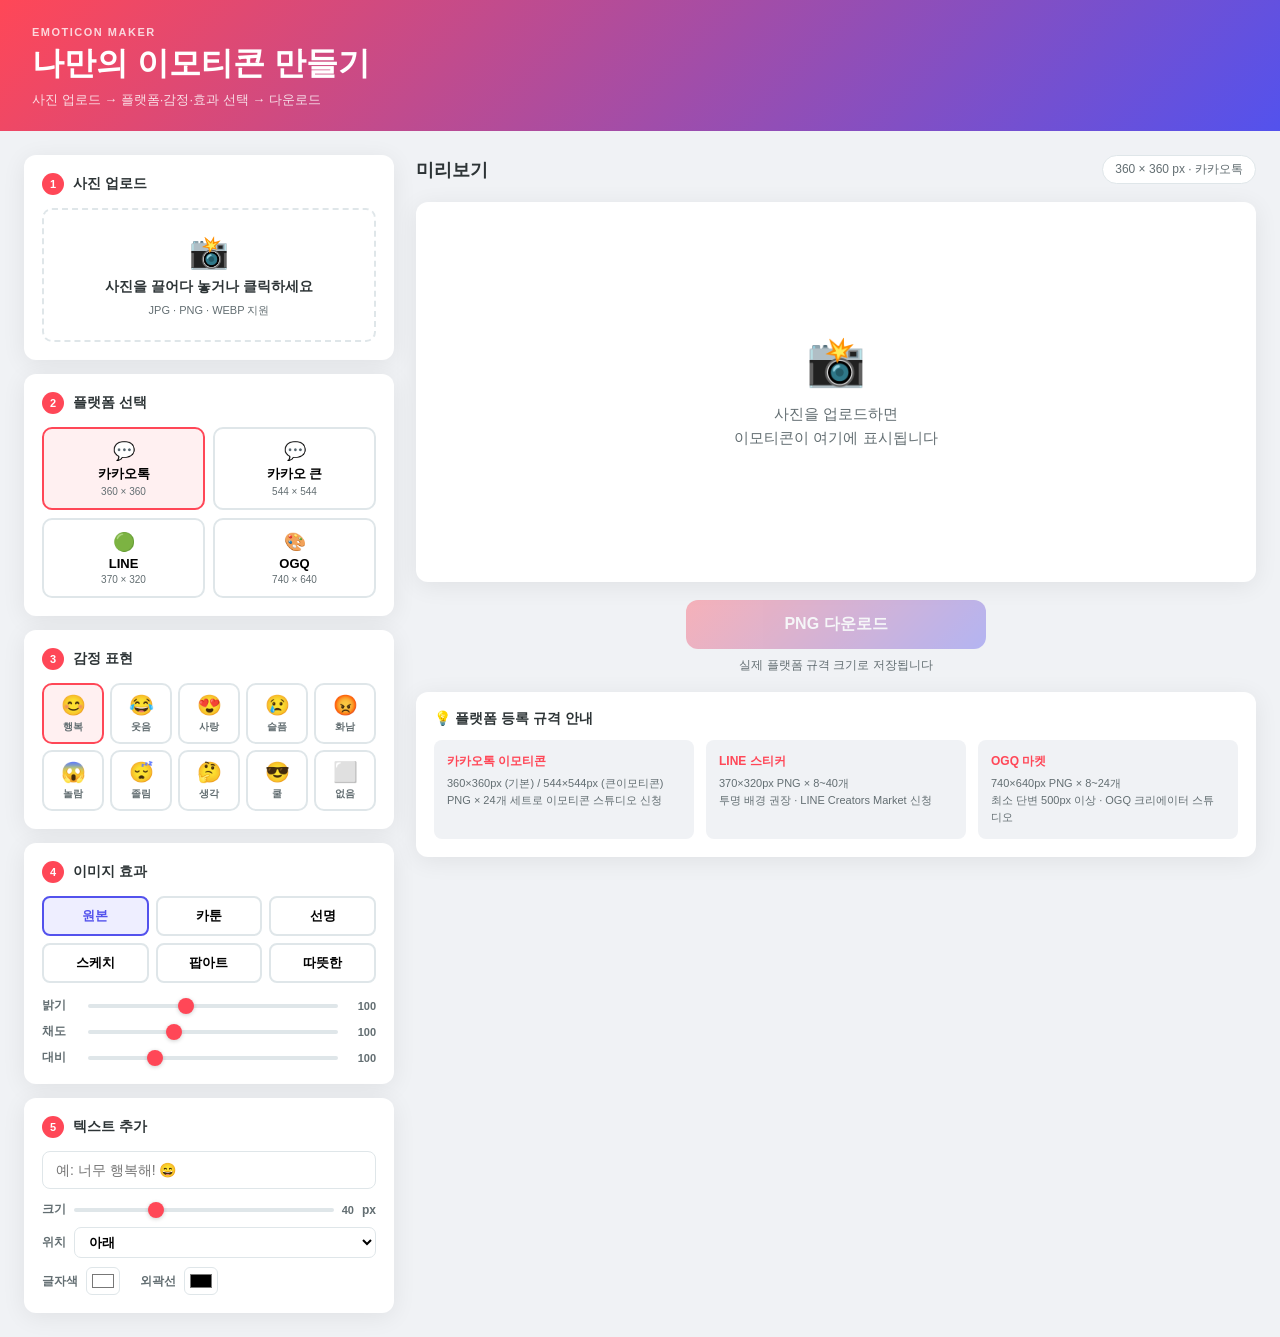
==== emoticon/index.html @ beb92706 "이모티콘 메이커 앱 추가 (/emoticon) 사진을 업로드하면 플랫폼별 이모티콘 스티커를 만들 수 있는 순수 프론트엔드 앱.  - 플랫폼 선택: 카카오톡(360×360), 카카오" ====
<!doctype html>
<html lang="ko">
  <head>
    <meta charset="UTF-8" />
    <meta name="viewport" content="width=device-width, initial-scale=1.0" />
    <title>이모티콘 메이커</title>
    <meta name="theme-color" content="#FF4757" />
    <link rel="stylesheet" href="./styles.css" />
  </head>
  <body>
    <div class="app">
      <header class="header">
        <div class="header-inner">
          <div>
            <p class="eyebrow">Emoticon Maker</p>
            <h1>나만의 이모티콘 만들기</h1>
          </div>
          <p class="header-desc">사진 업로드 → 플랫폼·감정·효과 선택 → 다운로드</p>
        </div>
      </header>

      <main class="main">
        <!-- ── Left panel: controls ───────────────── -->
        <aside class="controls">

          <!-- 1. Photo Upload -->
          <section class="control-section">
            <h2 class="section-title"><span class="step">1</span>사진 업로드</h2>
            <label class="upload-zone" id="uploadZone" for="photoInput">
              <input type="file" id="photoInput" accept="image/*" />
              <div class="upload-content" id="uploadContent">
                <span class="upload-icon">📸</span>
                <span class="upload-text">사진을 끌어다 놓거나 클릭하세요</span>
                <span class="upload-sub">JPG · PNG · WEBP 지원</span>
              </div>
              <img id="uploadPreview" class="upload-preview-img" alt="" />
            </label>
          </section>

          <!-- 2. Platform -->
          <section class="control-section">
            <h2 class="section-title"><span class="step">2</span>플랫폼 선택</h2>
            <div class="platform-grid" id="platformGrid">
              <button class="platform-btn active" data-platform="kakao">
                <span class="platform-icon">💬</span>
                <span class="platform-name">카카오톡</span>
                <span class="platform-size">360 × 360</span>
              </button>
              <button class="platform-btn" data-platform="kakao-big">
                <span class="platform-icon">💬</span>
                <span class="platform-name">카카오 큰</span>
                <span class="platform-size">544 × 544</span>
              </button>
              <button class="platform-btn" data-platform="line">
                <span class="platform-icon">🟢</span>
                <span class="platform-name">LINE</span>
                <span class="platform-size">370 × 320</span>
              </button>
              <button class="platform-btn" data-platform="ogq">
                <span class="platform-icon">🎨</span>
                <span class="platform-name">OGQ</span>
                <span class="platform-size">740 × 640</span>
              </button>
            </div>
          </section>

          <!-- 3. Emotion -->
          <section class="control-section">
            <h2 class="section-title"><span class="step">3</span>감정 표현</h2>
            <div class="emotion-grid" id="emotionGrid">
              <button class="emotion-btn active" data-emotion="happy"><span>😊</span><span class="emotion-label">행복</span></button>
              <button class="emotion-btn" data-emotion="laugh"><span>😂</span><span class="emotion-label">웃음</span></button>
              <button class="emotion-btn" data-emotion="love"><span>😍</span><span class="emotion-label">사랑</span></button>
              <button class="emotion-btn" data-emotion="sad"><span>😢</span><span class="emotion-label">슬픔</span></button>
              <button class="emotion-btn" data-emotion="angry"><span>😡</span><span class="emotion-label">화남</span></button>
              <button class="emotion-btn" data-emotion="surprise"><span>😱</span><span class="emotion-label">놀람</span></button>
              <button class="emotion-btn" data-emotion="sleepy"><span>😴</span><span class="emotion-label">졸림</span></button>
              <button class="emotion-btn" data-emotion="think"><span>🤔</span><span class="emotion-label">생각</span></button>
              <button class="emotion-btn" data-emotion="cool"><span>😎</span><span class="emotion-label">쿨</span></button>
              <button class="emotion-btn" data-emotion="none"><span>⬜</span><span class="emotion-label">없음</span></button>
            </div>
          </section>

          <!-- 4. Image Effect -->
          <section class="control-section">
            <h2 class="section-title"><span class="step">4</span>이미지 효과</h2>
            <div class="effect-grid" id="effectGrid">
              <button class="effect-btn active" data-effect="original">원본</button>
              <button class="effect-btn" data-effect="cartoon">카툰</button>
              <button class="effect-btn" data-effect="vivid">선명</button>
              <button class="effect-btn" data-effect="sketch">스케치</button>
              <button class="effect-btn" data-effect="popart">팝아트</button>
              <button class="effect-btn" data-effect="warm">따뜻한</button>
            </div>
            <div class="slider-group">
              <div class="slider-row">
                <span class="slider-name">밝기</span>
                <input type="range" id="brightnessSlider" min="50" max="180" value="100" />
                <span class="slider-val" id="brightnessVal">100</span>
              </div>
              <div class="slider-row">
                <span class="slider-name">채도</span>
                <input type="range" id="saturationSlider" min="0" max="300" value="100" />
                <span class="slider-val" id="saturationVal">100</span>
              </div>
              <div class="slider-row">
                <span class="slider-name">대비</span>
                <input type="range" id="contrastSlider" min="50" max="250" value="100" />
                <span class="slider-val" id="contrastVal">100</span>
              </div>
            </div>
          </section>

          <!-- 5. Text -->
          <section class="control-section">
            <h2 class="section-title"><span class="step">5</span>텍스트 추가</h2>
            <div class="text-controls">
              <input type="text" id="textInput" placeholder="예: 너무 행복해! 😄" maxlength="20" class="text-input" />
              <div class="text-option-grid">
                <div class="text-opt-row">
                  <span class="opt-label">크기</span>
                  <input type="range" id="fontSizeSlider" min="18" max="90" value="40" />
                  <span class="slider-val" id="fontSizeVal">40</span>px
                </div>
                <div class="text-opt-row">
                  <span class="opt-label">위치</span>
                  <select id="textPosition">
                    <option value="bottom">아래</option>
                    <option value="top">위</option>
                    <option value="center">가운데</option>
                  </select>
                </div>
                <div class="text-opt-row">
                  <span class="opt-label">글자색</span>
                  <input type="color" id="textColor" value="#FFFFFF" />
                  <span class="opt-label" style="margin-left:12px">외곽선</span>
                  <input type="color" id="strokeColor" value="#000000" />
                </div>
              </div>
            </div>
          </section>

        </aside>

        <!-- ── Right panel: preview + download ───── -->
        <section class="preview-panel">
          <div class="preview-header">
            <h2>미리보기</h2>
            <span class="preview-info" id="previewInfo">360 × 360 px · 카카오톡</span>
          </div>

          <div class="canvas-box">
            <div class="canvas-inner" id="canvasInner">
              <canvas id="previewCanvas"></canvas>
              <div class="canvas-placeholder" id="canvasPlaceholder">
                <span>📸</span>
                <p>사진을 업로드하면<br>이모티콘이 여기에 표시됩니다</p>
              </div>
            </div>
          </div>

          <div class="download-area">
            <button class="btn-download" id="downloadBtn" disabled>PNG 다운로드</button>
            <p class="download-hint">실제 플랫폼 규격 크기로 저장됩니다</p>
          </div>

          <!-- Platform guide -->
          <div class="guide-box">
            <h3 class="guide-title">💡 플랫폼 등록 규격 안내</h3>
            <div class="guide-grid">
              <div class="guide-card">
                <strong>카카오톡 이모티콘</strong>
                <p>360×360px (기본) / 544×544px (큰이모티콘)<br>PNG × 24개 세트로 이모티콘 스튜디오 신청</p>
              </div>
              <div class="guide-card">
                <strong>LINE 스티커</strong>
                <p>370×320px PNG × 8~40개<br>투명 배경 권장 · LINE Creators Market 신청</p>
              </div>
              <div class="guide-card">
                <strong>OGQ 마켓</strong>
                <p>740×640px PNG × 8~24개<br>최소 단변 500px 이상 · OGQ 크리에이터 스튜디오</p>
              </div>
            </div>
          </div>
        </section>
      </main>
    </div>

    <script src="./app.js"></script>
  </body>
</html>
---- emoticon/styles.css ----
/* ── Variables ─────────────────────────────────────────────────── */
:root {
  --bg:           #f0f2f5;
  --surface:      #ffffff;
  --primary:      #FF4757;
  --primary-soft: #fff0f1;
  --secondary:    #5352ED;
  --secondary-soft: #eeeeff;
  --ink:          #2D3436;
  --muted:        #636e72;
  --line:         #dfe6e9;
  --radius:       12px;
  --shadow:       0 4px 24px rgba(0, 0, 0, 0.07);
}

/* ── Reset ─────────────────────────────────────────────────────── */
*, *::before, *::after { box-sizing: border-box; margin: 0; padding: 0; }

body {
  font-family: "Apple SD Gothic Neo", "Noto Sans KR", -apple-system,
    BlinkMacSystemFont, "Segoe UI", sans-serif;
  background: var(--bg);
  color: var(--ink);
  min-height: 100vh;
}

button { border: none; cursor: pointer; font: inherit; }
input, select, textarea { font: inherit; }

/* ── Header ────────────────────────────────────────────────────── */
.header {
  background: linear-gradient(135deg, #FF4757 0%, #5352ED 100%);
  color: white;
  padding: 26px 32px 22px;
}

.eyebrow {
  font-size: 11px;
  font-weight: 800;
  letter-spacing: 1.5px;
  text-transform: uppercase;
  opacity: 0.78;
  margin-bottom: 4px;
}

h1 {
  font-size: clamp(22px, 3vw, 32px);
  font-weight: 900;
  margin-bottom: 5px;
}

.header-desc {
  font-size: 13px;
  opacity: 0.82;
}

/* ── Layout ────────────────────────────────────────────────────── */
.main {
  display: grid;
  grid-template-columns: 370px 1fr;
  gap: 22px;
  padding: 24px;
  max-width: 1400px;
  margin: 0 auto;
  align-items: start;
}

/* ── Controls (left panel) ─────────────────────────────────────── */
.controls {
  display: flex;
  flex-direction: column;
  gap: 14px;
}

.control-section {
  background: var(--surface);
  border-radius: var(--radius);
  padding: 18px;
  box-shadow: var(--shadow);
}

.section-title {
  display: flex;
  align-items: center;
  gap: 9px;
  font-size: 14px;
  font-weight: 800;
  margin-bottom: 13px;
  color: var(--ink);
}

.step {
  display: inline-flex;
  width: 22px;
  height: 22px;
  background: var(--primary);
  color: white;
  border-radius: 50%;
  font-size: 11px;
  font-weight: 900;
  align-items: center;
  justify-content: center;
  flex-shrink: 0;
}

/* ── Upload zone ───────────────────────────────────────────────── */
.upload-zone {
  display: block;
  border: 2px dashed var(--line);
  border-radius: 10px;
  min-height: 130px;
  cursor: pointer;
  transition: border-color 0.18s, background 0.18s;
  overflow: hidden;
  position: relative;
}

.upload-zone:hover,
.upload-zone.dragover {
  border-color: var(--primary);
  background: var(--primary-soft);
}

.upload-zone input[type="file"] {
  position: absolute;
  inset: 0;
  opacity: 0;
  cursor: pointer;
  width: 100%;
}

.upload-content {
  display: flex;
  flex-direction: column;
  align-items: center;
  justify-content: center;
  gap: 7px;
  padding: 22px;
  text-align: center;
  min-height: 130px;
  pointer-events: none;
}

.upload-icon { font-size: 32px; }
.upload-text { font-size: 14px; font-weight: 700; }
.upload-sub  { font-size: 11px; color: var(--muted); }

.upload-preview-img {
  display: none;
  width: 100%;
  max-height: 150px;
  object-fit: contain;
  background: #1a1a2e;
  border-radius: 8px;
}

/* ── Platform grid ─────────────────────────────────────────────── */
.platform-grid {
  display: grid;
  grid-template-columns: 1fr 1fr;
  gap: 8px;
}

.platform-btn {
  display: flex;
  flex-direction: column;
  align-items: center;
  gap: 3px;
  padding: 11px 6px;
  border: 2px solid var(--line);
  border-radius: 10px;
  background: white;
  transition: border-color 0.15s, background 0.15s;
}

.platform-btn:hover { border-color: var(--primary); }
.platform-btn.active { border-color: var(--primary); background: var(--primary-soft); }

.platform-icon { font-size: 18px; }
.platform-name { font-size: 13px; font-weight: 700; }
.platform-size { font-size: 10px; color: var(--muted); }

/* ── Emotion grid ──────────────────────────────────────────────── */
.emotion-grid {
  display: grid;
  grid-template-columns: repeat(5, 1fr);
  gap: 6px;
}

.emotion-btn {
  display: flex;
  flex-direction: column;
  align-items: center;
  gap: 3px;
  padding: 8px 3px;
  border: 2px solid var(--line);
  border-radius: 10px;
  background: white;
  font-size: 20px;
  transition: border-color 0.15s, background 0.15s;
}

.emotion-btn:hover { border-color: var(--primary); }
.emotion-btn.active { border-color: var(--primary); background: var(--primary-soft); }
.emotion-label { font-size: 10px; color: var(--muted); font-weight: 700; }

/* ── Effect grid ───────────────────────────────────────────────── */
.effect-grid {
  display: grid;
  grid-template-columns: repeat(3, 1fr);
  gap: 7px;
  margin-bottom: 14px;
}

.effect-btn {
  padding: 9px 4px;
  border: 2px solid var(--line);
  border-radius: 8px;
  background: white;
  font-size: 13px;
  font-weight: 700;
  transition: border-color 0.15s, background 0.15s, color 0.15s;
}

.effect-btn:hover { border-color: var(--secondary); }
.effect-btn.active { border-color: var(--secondary); background: var(--secondary-soft); color: var(--secondary); }

/* ── Sliders ───────────────────────────────────────────────────── */
.slider-group {
  display: flex;
  flex-direction: column;
  gap: 9px;
}

.slider-row {
  display: grid;
  grid-template-columns: 38px 1fr 30px;
  align-items: center;
  gap: 8px;
}

.slider-name {
  font-size: 12px;
  font-weight: 700;
  color: var(--muted);
}

.slider-val {
  font-size: 11px;
  font-weight: 700;
  color: var(--muted);
  text-align: right;
}

input[type="range"] {
  -webkit-appearance: none;
  width: 100%;
  height: 4px;
  background: var(--line);
  border-radius: 99px;
  outline: none;
  cursor: pointer;
}

input[type="range"]::-webkit-slider-thumb {
  -webkit-appearance: none;
  width: 16px;
  height: 16px;
  border-radius: 50%;
  background: var(--primary);
  cursor: pointer;
  box-shadow: 0 1px 4px rgba(0,0,0,0.2);
}

input[type="range"]::-moz-range-thumb {
  width: 16px;
  height: 16px;
  border: none;
  border-radius: 50%;
  background: var(--primary);
  cursor: pointer;
}

/* ── Text controls ─────────────────────────────────────────────── */
.text-controls {
  display: flex;
  flex-direction: column;
  gap: 12px;
}

.text-input {
  width: 100%;
  padding: 10px 13px;
  border: 1.5px solid var(--line);
  border-radius: 8px;
  font-size: 14px;
  outline: none;
  transition: border-color 0.15s;
}

.text-input:focus { border-color: var(--primary); }

.text-option-grid {
  display: flex;
  flex-direction: column;
  gap: 9px;
}

.text-opt-row {
  display: flex;
  align-items: center;
  gap: 8px;
  font-size: 12px;
  font-weight: 700;
  color: var(--muted);
}

.text-opt-row input[type="range"] { flex: 1; }

.opt-label {
  font-size: 12px;
  font-weight: 700;
  color: var(--muted);
  white-space: nowrap;
}

select {
  flex: 1;
  padding: 6px 10px;
  border: 1.5px solid var(--line);
  border-radius: 7px;
  background: white;
  font-size: 13px;
  outline: none;
  cursor: pointer;
}

select:focus { border-color: var(--primary); }

input[type="color"] {
  width: 34px;
  height: 28px;
  border: 1.5px solid var(--line);
  border-radius: 6px;
  padding: 2px 3px;
  cursor: pointer;
  background: none;
}

/* ── Preview panel (right) ─────────────────────────────────────── */
.preview-panel {
  display: flex;
  flex-direction: column;
  gap: 18px;
}

.preview-header {
  display: flex;
  align-items: center;
  justify-content: space-between;
  gap: 12px;
}

.preview-header h2 {
  font-size: 18px;
  font-weight: 800;
}

.preview-info {
  font-size: 12px;
  color: var(--muted);
  background: var(--surface);
  border: 1px solid var(--line);
  border-radius: 99px;
  padding: 5px 12px;
}

.canvas-box {
  background: var(--surface);
  border-radius: var(--radius);
  box-shadow: var(--shadow);
  padding: 24px;
  display: flex;
  align-items: center;
  justify-content: center;
  min-height: 380px;
}

.canvas-inner {
  display: flex;
  align-items: center;
  justify-content: center;
  width: 100%;
}

#previewCanvas {
  display: none;
  max-width: 100%;
  max-height: 580px;
  border-radius: 10px;
  box-shadow: 0 8px 36px rgba(0, 0, 0, 0.18);
  image-rendering: pixelated;
}

.canvas-placeholder {
  display: flex;
  flex-direction: column;
  align-items: center;
  justify-content: center;
  gap: 12px;
  color: var(--muted);
  text-align: center;
  padding: 40px 20px;
  font-size: 48px;
}

.canvas-placeholder p {
  font-size: 15px;
  line-height: 1.6;
  color: var(--muted);
}

/* ── Download area ─────────────────────────────────────────────── */
.download-area {
  display: flex;
  flex-direction: column;
  align-items: center;
  gap: 8px;
}

.btn-download {
  width: 100%;
  max-width: 300px;
  padding: 14px 24px;
  background: linear-gradient(135deg, #FF4757, #5352ED);
  color: white;
  border-radius: 12px;
  font-size: 16px;
  font-weight: 900;
  transition: transform 0.18s, box-shadow 0.18s;
  box-shadow: 0 4px 18px rgba(255, 71, 87, 0.35);
}

.btn-download:hover:not(:disabled) {
  transform: translateY(-2px);
  box-shadow: 0 6px 24px rgba(255, 71, 87, 0.45);
}

.btn-download:disabled {
  opacity: 0.38;
  cursor: not-allowed;
  box-shadow: none;
}

.download-hint {
  font-size: 12px;
  color: var(--muted);
}

/* ── Platform guide ────────────────────────────────────────────── */
.guide-box {
  background: var(--surface);
  border-radius: var(--radius);
  padding: 18px;
  box-shadow: var(--shadow);
}

.guide-title {
  font-size: 14px;
  font-weight: 800;
  margin-bottom: 12px;
}

.guide-grid {
  display: grid;
  grid-template-columns: repeat(3, 1fr);
  gap: 12px;
}

.guide-card {
  background: var(--bg);
  border-radius: 8px;
  padding: 13px;
}

.guide-card strong {
  display: block;
  font-size: 12px;
  font-weight: 800;
  color: var(--primary);
  margin-bottom: 5px;
}

.guide-card p {
  font-size: 11px;
  color: var(--muted);
  line-height: 1.55;
}

/* ── Responsive ────────────────────────────────────────────────── */
@media (max-width: 960px) {
  .main {
    grid-template-columns: 1fr;
    padding: 16px;
    gap: 16px;
  }

  .guide-grid {
    grid-template-columns: 1fr;
  }
}

@media (max-width: 480px) {
  .header { padding: 18px 16px 14px; }
  .main   { padding: 12px; gap: 12px; }
  .emotion-grid { grid-template-columns: repeat(5, 1fr); }
  .platform-grid { grid-template-columns: repeat(2, 1fr); }
  .effect-grid { grid-template-columns: repeat(3, 1fr); }
}
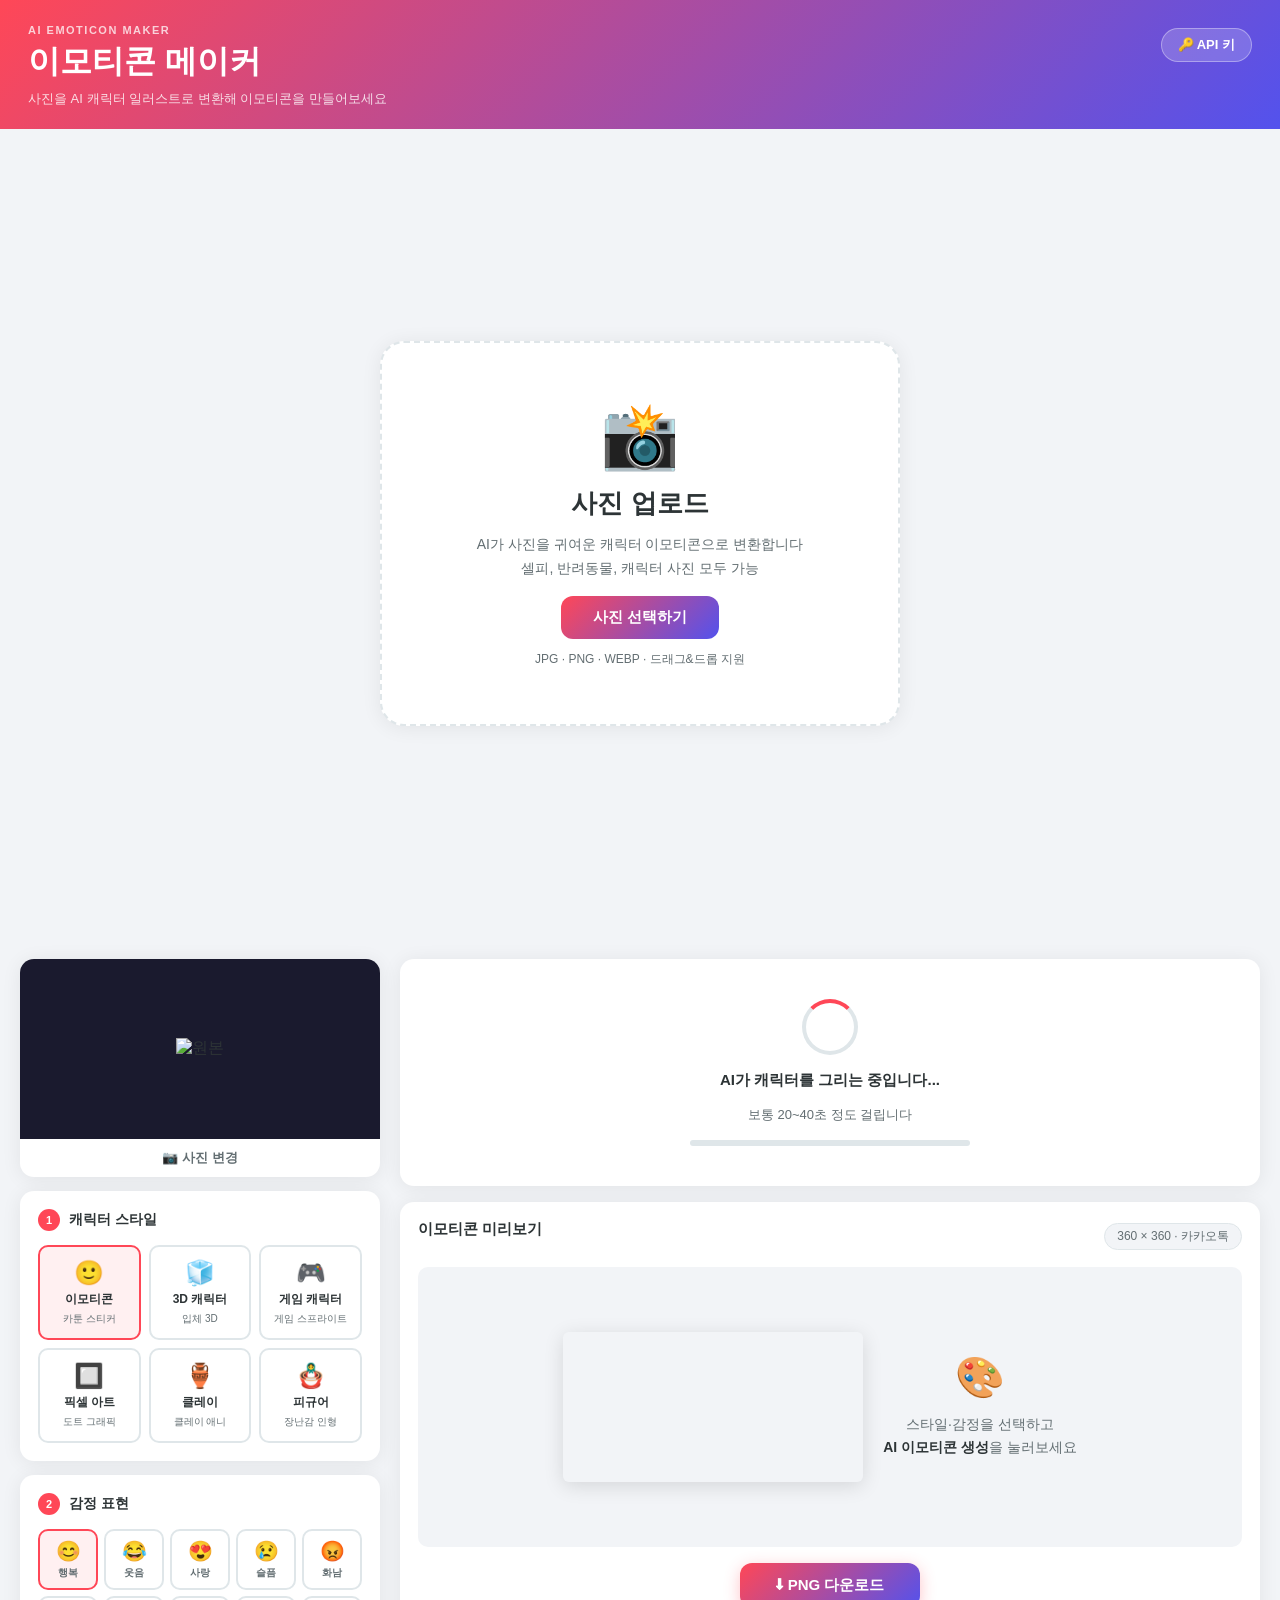
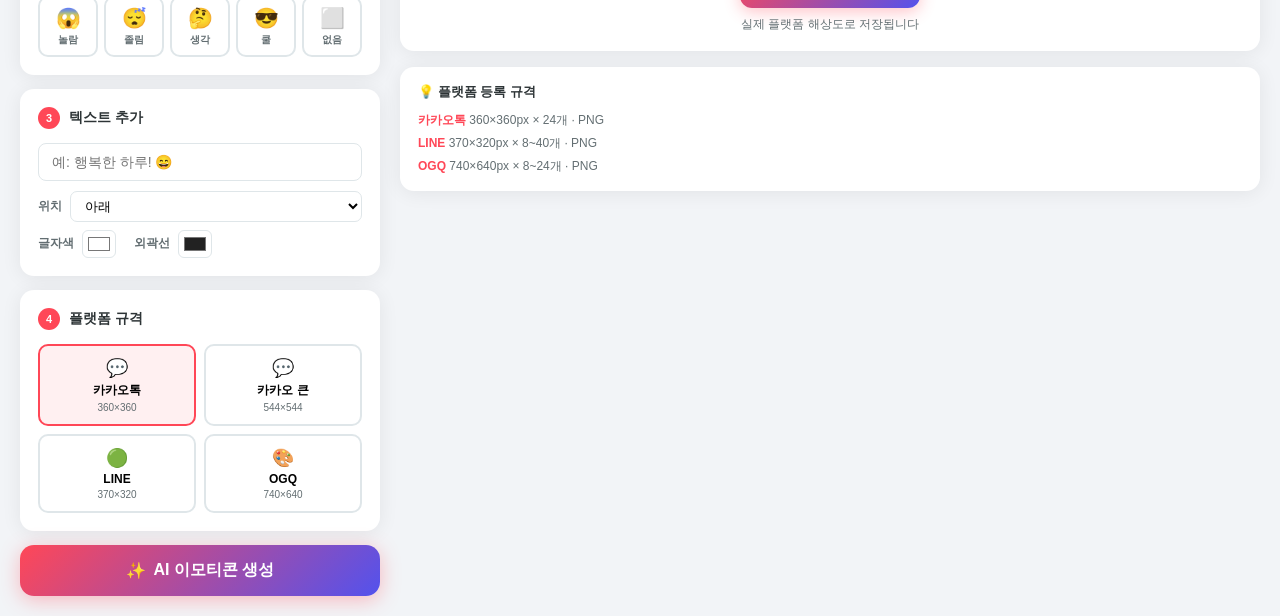
==== commit 4f24be0d: "이모티콘 메이커 AI 변환 기능으로 전면 재설계 사진에 필터만 입히는 방식에서, 실제 AI가 사진을 캐릭터 일러스트로 변환하는 방식으로 앱을 완전히 재설계.  - Replicate" ====
--- a/emoticon/index.html
+++ b/emoticon/index.html
@@ -5,187 +5,231 @@
     <meta name="viewport" content="width=device-width, initial-scale=1.0" />
     <title>이모티콘 메이커</title>
     <meta name="theme-color" content="#FF4757" />
+    <meta name="apple-mobile-web-app-capable" content="yes" />
+    <meta name="apple-mobile-web-app-title" content="이모티콘" />
+    <meta name="apple-mobile-web-app-status-bar-style" content="black-translucent" />
+    <link rel="manifest" href="./manifest.webmanifest" />
+    <link rel="apple-touch-icon" href="./app-icon.svg" />
     <link rel="stylesheet" href="./styles.css" />
   </head>
   <body>
     <div class="app">
+
+      <!-- ── Header ── -->
       <header class="header">
         <div class="header-inner">
-          <div>
-            <p class="eyebrow">Emoticon Maker</p>
-            <h1>나만의 이모티콘 만들기</h1>
-          </div>
-          <p class="header-desc">사진 업로드 → 플랫폼·감정·효과 선택 → 다운로드</p>
+          <div class="header-text">
+            <p class="eyebrow">AI Emoticon Maker</p>
+            <h1>이모티콘 메이커</h1>
+            <p class="header-sub">사진을 AI 캐릭터 일러스트로 변환해 이모티콘을 만들어보세요</p>
+          </div>
+          <button class="btn-api" id="btnApiKey">🔑 API 키</button>
+        </div>
+
+        <!-- API Key Panel -->
+        <div class="api-panel" id="apiPanel" hidden>
+          <div class="api-panel-body">
+            <div class="api-panel-top">
+              <h3>Replicate API 키 설정</h3>
+              <button class="btn-close" id="btnCloseApi">✕</button>
+            </div>
+            <p class="api-desc">
+              AI 이미지 생성을 위해 Replicate API 키가 필요합니다.<br />
+              <a href="https://replicate.com/account/api-tokens" target="_blank" rel="noopener">replicate.com</a>에서 무료로 발급받으세요.
+            </p>
+            <div class="api-input-row">
+              <input type="password" id="apiKeyInput" placeholder="r8_xxxxxxxxxxxxxxxx" class="api-input" autocomplete="off" />
+              <button class="btn-save-key" id="btnSaveKey">저장</button>
+            </div>
+            <p class="api-note">🔒 키는 이 기기 브라우저에만 저장됩니다. 외부로 전송되지 않습니다.</p>
+            <div class="api-status" id="apiStatus"></div>
+          </div>
         </div>
       </header>
 
-      <main class="main">
-        <!-- ── Left panel: controls ───────────────── -->
-        <aside class="controls">
-
-          <!-- 1. Photo Upload -->
-          <section class="control-section">
-            <h2 class="section-title"><span class="step">1</span>사진 업로드</h2>
-            <label class="upload-zone" id="uploadZone" for="photoInput">
-              <input type="file" id="photoInput" accept="image/*" />
-              <div class="upload-content" id="uploadContent">
-                <span class="upload-icon">📸</span>
-                <span class="upload-text">사진을 끌어다 놓거나 클릭하세요</span>
-                <span class="upload-sub">JPG · PNG · WEBP 지원</span>
+      <!-- ── Upload Screen ── -->
+      <section class="upload-screen" id="uploadScreen">
+        <label class="upload-hero" for="photoInput">
+          <input type="file" id="photoInput" accept="image/*" />
+          <div class="upload-hero-content">
+            <span class="upload-hero-icon">📸</span>
+            <h2 class="upload-hero-title">사진 업로드</h2>
+            <p class="upload-hero-desc">AI가 사진을 귀여운 캐릭터 이모티콘으로 변환합니다<br />셀피, 반려동물, 캐릭터 사진 모두 가능</p>
+            <span class="upload-hero-btn">사진 선택하기</span>
+            <p class="upload-hero-sub">JPG · PNG · WEBP · 드래그&amp;드롭 지원</p>
+          </div>
+        </label>
+      </section>
+
+      <!-- ── Workspace ── -->
+      <section class="workspace" id="workspace" hidden>
+        <!-- ── Left: Settings ── -->
+        <aside class="ws-left">
+
+          <!-- Source photo -->
+          <div class="card source-card">
+            <div class="source-preview">
+              <img id="sourcePhoto" alt="원본" />
+            </div>
+            <label class="change-photo" for="photoInput">📷 사진 변경</label>
+          </div>
+
+          <!-- 1. Character style -->
+          <div class="card">
+            <h3 class="card-title"><span class="step">1</span>캐릭터 스타일</h3>
+            <div class="style-grid" id="styleGrid">
+              <button class="style-btn active" data-style="Emoji"
+                data-prompt="cute kawaii emoticon sticker character, white background, thick cartoon outline, expressive big eyes, chibi proportions, simple clean illustration, emoticon pack style">
+                <span class="style-icon">🙂</span>
+                <span class="style-name">이모티콘</span>
+                <span class="style-hint">카툰 스티커</span>
+              </button>
+              <button class="style-btn" data-style="3D"
+                data-prompt="3D rendered cute chibi character, smooth shading, pastel colors, white background, kawaii style, Pixar-like, expressive face">
+                <span class="style-icon">🧊</span>
+                <span class="style-name">3D 캐릭터</span>
+                <span class="style-hint">입체 3D</span>
+              </button>
+              <button class="style-btn" data-style="Video game"
+                data-prompt="cute video game sprite character, colorful, chibi, white background, game UI art style">
+                <span class="style-icon">🎮</span>
+                <span class="style-name">게임 캐릭터</span>
+                <span class="style-hint">게임 스프라이트</span>
+              </button>
+              <button class="style-btn" data-style="Pixels"
+                data-prompt="cute pixel art character, 32x32 retro style, limited palette, white background, isometric">
+                <span class="style-icon">🔲</span>
+                <span class="style-name">픽셀 아트</span>
+                <span class="style-hint">도트 그래픽</span>
+              </button>
+              <button class="style-btn" data-style="Clay"
+                data-prompt="clay animation character, plasticine texture, stop motion style, cute, pastel colors, white background">
+                <span class="style-icon">🏺</span>
+                <span class="style-name">클레이</span>
+                <span class="style-hint">클레이 애니</span>
+              </button>
+              <button class="style-btn" data-style="Toy"
+                data-prompt="cute toy figurine character, collectible vinyl toy, smooth plastic texture, white background">
+                <span class="style-icon">🪆</span>
+                <span class="style-name">피규어</span>
+                <span class="style-hint">장난감 인형</span>
+              </button>
+            </div>
+          </div>
+
+          <!-- 2. Emotion -->
+          <div class="card">
+            <h3 class="card-title"><span class="step">2</span>감정 표현</h3>
+            <div class="emotion-grid" id="emotionGrid">
+              <button class="emotion-btn active" data-emotion="happy"><span>😊</span><span class="elabel">행복</span></button>
+              <button class="emotion-btn" data-emotion="laugh"><span>😂</span><span class="elabel">웃음</span></button>
+              <button class="emotion-btn" data-emotion="love"><span>😍</span><span class="elabel">사랑</span></button>
+              <button class="emotion-btn" data-emotion="sad"><span>😢</span><span class="elabel">슬픔</span></button>
+              <button class="emotion-btn" data-emotion="angry"><span>😡</span><span class="elabel">화남</span></button>
+              <button class="emotion-btn" data-emotion="surprise"><span>😱</span><span class="elabel">놀람</span></button>
+              <button class="emotion-btn" data-emotion="sleepy"><span>😴</span><span class="elabel">졸림</span></button>
+              <button class="emotion-btn" data-emotion="think"><span>🤔</span><span class="elabel">생각</span></button>
+              <button class="emotion-btn" data-emotion="cool"><span>😎</span><span class="elabel">쿨</span></button>
+              <button class="emotion-btn" data-emotion="none"><span>⬜</span><span class="elabel">없음</span></button>
+            </div>
+          </div>
+
+          <!-- 3. Text -->
+          <div class="card">
+            <h3 class="card-title"><span class="step">3</span>텍스트 추가</h3>
+            <input type="text" id="textInput" placeholder="예: 행복한 하루! 😄" maxlength="20" class="text-input" />
+            <div class="text-opts">
+              <label class="opt-row">
+                <span class="opt-label">위치</span>
+                <select id="textPos">
+                  <option value="bottom">아래</option>
+                  <option value="top">위</option>
+                  <option value="center">가운데</option>
+                </select>
+              </label>
+              <div class="opt-row">
+                <span class="opt-label">글자색</span>
+                <input type="color" id="textColor" value="#FFFFFF" />
+                <span class="opt-label" style="margin-left:10px">외곽선</span>
+                <input type="color" id="strokeColor" value="#222222" />
               </div>
-              <img id="uploadPreview" class="upload-preview-img" alt="" />
-            </label>
-          </section>
-
-          <!-- 2. Platform -->
-          <section class="control-section">
-            <h2 class="section-title"><span class="step">2</span>플랫폼 선택</h2>
+            </div>
+          </div>
+
+          <!-- 4. Platform -->
+          <div class="card">
+            <h3 class="card-title"><span class="step">4</span>플랫폼 규격</h3>
             <div class="platform-grid" id="platformGrid">
               <button class="platform-btn active" data-platform="kakao">
-                <span class="platform-icon">💬</span>
-                <span class="platform-name">카카오톡</span>
-                <span class="platform-size">360 × 360</span>
+                <span class="p-icon">💬</span><span class="p-name">카카오톡</span><span class="p-size">360×360</span>
               </button>
               <button class="platform-btn" data-platform="kakao-big">
-                <span class="platform-icon">💬</span>
-                <span class="platform-name">카카오 큰</span>
-                <span class="platform-size">544 × 544</span>
+                <span class="p-icon">💬</span><span class="p-name">카카오 큰</span><span class="p-size">544×544</span>
               </button>
               <button class="platform-btn" data-platform="line">
-                <span class="platform-icon">🟢</span>
-                <span class="platform-name">LINE</span>
-                <span class="platform-size">370 × 320</span>
+                <span class="p-icon">🟢</span><span class="p-name">LINE</span><span class="p-size">370×320</span>
               </button>
               <button class="platform-btn" data-platform="ogq">
-                <span class="platform-icon">🎨</span>
-                <span class="platform-name">OGQ</span>
-                <span class="platform-size">740 × 640</span>
-              </button>
-            </div>
-          </section>
-
-          <!-- 3. Emotion -->
-          <section class="control-section">
-            <h2 class="section-title"><span class="step">3</span>감정 표현</h2>
-            <div class="emotion-grid" id="emotionGrid">
-              <button class="emotion-btn active" data-emotion="happy"><span>😊</span><span class="emotion-label">행복</span></button>
-              <button class="emotion-btn" data-emotion="laugh"><span>😂</span><span class="emotion-label">웃음</span></button>
-              <button class="emotion-btn" data-emotion="love"><span>😍</span><span class="emotion-label">사랑</span></button>
-              <button class="emotion-btn" data-emotion="sad"><span>😢</span><span class="emotion-label">슬픔</span></button>
-              <button class="emotion-btn" data-emotion="angry"><span>😡</span><span class="emotion-label">화남</span></button>
-              <button class="emotion-btn" data-emotion="surprise"><span>😱</span><span class="emotion-label">놀람</span></button>
-              <button class="emotion-btn" data-emotion="sleepy"><span>😴</span><span class="emotion-label">졸림</span></button>
-              <button class="emotion-btn" data-emotion="think"><span>🤔</span><span class="emotion-label">생각</span></button>
-              <button class="emotion-btn" data-emotion="cool"><span>😎</span><span class="emotion-label">쿨</span></button>
-              <button class="emotion-btn" data-emotion="none"><span>⬜</span><span class="emotion-label">없음</span></button>
-            </div>
-          </section>
-
-          <!-- 4. Image Effect -->
-          <section class="control-section">
-            <h2 class="section-title"><span class="step">4</span>이미지 효과</h2>
-            <div class="effect-grid" id="effectGrid">
-              <button class="effect-btn active" data-effect="original">원본</button>
-              <button class="effect-btn" data-effect="cartoon">카툰</button>
-              <button class="effect-btn" data-effect="vivid">선명</button>
-              <button class="effect-btn" data-effect="sketch">스케치</button>
-              <button class="effect-btn" data-effect="popart">팝아트</button>
-              <button class="effect-btn" data-effect="warm">따뜻한</button>
-            </div>
-            <div class="slider-group">
-              <div class="slider-row">
-                <span class="slider-name">밝기</span>
-                <input type="range" id="brightnessSlider" min="50" max="180" value="100" />
-                <span class="slider-val" id="brightnessVal">100</span>
+                <span class="p-icon">🎨</span><span class="p-name">OGQ</span><span class="p-size">740×640</span>
+              </button>
+            </div>
+          </div>
+
+          <!-- Generate -->
+          <button class="btn-generate" id="btnGenerate">
+            <span>✨</span> AI 이모티콘 생성
+          </button>
+        </aside>
+
+        <!-- ── Right: Preview ── -->
+        <section class="ws-right">
+
+          <!-- Loading -->
+          <div class="loading-box" id="loadingBox" hidden>
+            <div class="spinner"></div>
+            <p class="loading-msg" id="loadingMsg">AI가 캐릭터를 그리는 중입니다...</p>
+            <p class="loading-sub">보통 20~40초 정도 걸립니다</p>
+            <div class="loading-bar"><div class="loading-fill" id="loadingFill"></div></div>
+          </div>
+
+          <!-- Variations -->
+          <div class="variations-box" id="variationsBox" hidden>
+            <h3 class="box-title">캐릭터를 선택하세요 <span class="hint-text">(하나를 클릭하면 이모티콘으로 만들어집니다)</span></h3>
+            <div class="variation-grid" id="variationGrid"></div>
+          </div>
+
+          <!-- Canvas preview -->
+          <div class="canvas-box">
+            <div class="canvas-header">
+              <h3 class="box-title">이모티콘 미리보기</h3>
+              <span class="platform-badge" id="platformBadge">360 × 360 · 카카오톡</span>
+            </div>
+            <div class="canvas-wrap">
+              <canvas id="previewCanvas" hidden></canvas>
+              <div class="canvas-empty" id="canvasEmpty">
+                <span>🎨</span>
+                <p>스타일·감정을 선택하고<br /><strong>AI 이모티콘 생성</strong>을 눌러보세요</p>
               </div>
-              <div class="slider-row">
-                <span class="slider-name">채도</span>
-                <input type="range" id="saturationSlider" min="0" max="300" value="100" />
-                <span class="slider-val" id="saturationVal">100</span>
-              </div>
-              <div class="slider-row">
-                <span class="slider-name">대비</span>
-                <input type="range" id="contrastSlider" min="50" max="250" value="100" />
-                <span class="slider-val" id="contrastVal">100</span>
-              </div>
-            </div>
-          </section>
-
-          <!-- 5. Text -->
-          <section class="control-section">
-            <h2 class="section-title"><span class="step">5</span>텍스트 추가</h2>
-            <div class="text-controls">
-              <input type="text" id="textInput" placeholder="예: 너무 행복해! 😄" maxlength="20" class="text-input" />
-              <div class="text-option-grid">
-                <div class="text-opt-row">
-                  <span class="opt-label">크기</span>
-                  <input type="range" id="fontSizeSlider" min="18" max="90" value="40" />
-                  <span class="slider-val" id="fontSizeVal">40</span>px
-                </div>
-                <div class="text-opt-row">
-                  <span class="opt-label">위치</span>
-                  <select id="textPosition">
-                    <option value="bottom">아래</option>
-                    <option value="top">위</option>
-                    <option value="center">가운데</option>
-                  </select>
-                </div>
-                <div class="text-opt-row">
-                  <span class="opt-label">글자색</span>
-                  <input type="color" id="textColor" value="#FFFFFF" />
-                  <span class="opt-label" style="margin-left:12px">외곽선</span>
-                  <input type="color" id="strokeColor" value="#000000" />
-                </div>
-              </div>
-            </div>
-          </section>
-
-        </aside>
-
-        <!-- ── Right panel: preview + download ───── -->
-        <section class="preview-panel">
-          <div class="preview-header">
-            <h2>미리보기</h2>
-            <span class="preview-info" id="previewInfo">360 × 360 px · 카카오톡</span>
-          </div>
-
-          <div class="canvas-box">
-            <div class="canvas-inner" id="canvasInner">
-              <canvas id="previewCanvas"></canvas>
-              <div class="canvas-placeholder" id="canvasPlaceholder">
-                <span>📸</span>
-                <p>사진을 업로드하면<br>이모티콘이 여기에 표시됩니다</p>
-              </div>
-            </div>
-          </div>
-
-          <div class="download-area">
-            <button class="btn-download" id="downloadBtn" disabled>PNG 다운로드</button>
-            <p class="download-hint">실제 플랫폼 규격 크기로 저장됩니다</p>
-          </div>
-
-          <!-- Platform guide -->
+            </div>
+            <div class="dl-row" id="dlRow" hidden>
+              <button class="btn-download" id="btnDownload">⬇ PNG 다운로드</button>
+              <p class="dl-hint">실제 플랫폼 해상도로 저장됩니다</p>
+            </div>
+          </div>
+
+          <!-- Guide -->
           <div class="guide-box">
-            <h3 class="guide-title">💡 플랫폼 등록 규격 안내</h3>
-            <div class="guide-grid">
-              <div class="guide-card">
-                <strong>카카오톡 이모티콘</strong>
-                <p>360×360px (기본) / 544×544px (큰이모티콘)<br>PNG × 24개 세트로 이모티콘 스튜디오 신청</p>
-              </div>
-              <div class="guide-card">
-                <strong>LINE 스티커</strong>
-                <p>370×320px PNG × 8~40개<br>투명 배경 권장 · LINE Creators Market 신청</p>
-              </div>
-              <div class="guide-card">
-                <strong>OGQ 마켓</strong>
-                <p>740×640px PNG × 8~24개<br>최소 단변 500px 이상 · OGQ 크리에이터 스튜디오</p>
-              </div>
+            <h4 class="guide-title">💡 플랫폼 등록 규격</h4>
+            <div class="guide-row">
+              <div class="guide-item"><strong>카카오톡</strong> 360×360px × 24개 · PNG</div>
+              <div class="guide-item"><strong>LINE</strong> 370×320px × 8~40개 · PNG</div>
+              <div class="guide-item"><strong>OGQ</strong> 740×640px × 8~24개 · PNG</div>
             </div>
           </div>
         </section>
-      </main>
+      </section>
+
     </div>
-
     <script src="./app.js"></script>
   </body>
 </html>
--- a/emoticon/styles.css
+++ b/emoticon/styles.css
@@ -1,519 +1,335 @@
-/* ── Variables ─────────────────────────────────────────────────── */
+/* ── Variables ─────────────────────────────────────────────── */
 :root {
-  --bg:           #f0f2f5;
-  --surface:      #ffffff;
-  --primary:      #FF4757;
-  --primary-soft: #fff0f1;
-  --secondary:    #5352ED;
-  --secondary-soft: #eeeeff;
-  --ink:          #2D3436;
-  --muted:        #636e72;
-  --line:         #dfe6e9;
-  --radius:       12px;
-  --shadow:       0 4px 24px rgba(0, 0, 0, 0.07);
-}
-
-/* ── Reset ─────────────────────────────────────────────────────── */
-*, *::before, *::after { box-sizing: border-box; margin: 0; padding: 0; }
-
-body {
-  font-family: "Apple SD Gothic Neo", "Noto Sans KR", -apple-system,
-    BlinkMacSystemFont, "Segoe UI", sans-serif;
-  background: var(--bg);
-  color: var(--ink);
-  min-height: 100vh;
-}
-
-button { border: none; cursor: pointer; font: inherit; }
-input, select, textarea { font: inherit; }
-
-/* ── Header ────────────────────────────────────────────────────── */
-.header {
-  background: linear-gradient(135deg, #FF4757 0%, #5352ED 100%);
-  color: white;
-  padding: 26px 32px 22px;
-}
-
-.eyebrow {
-  font-size: 11px;
-  font-weight: 800;
-  letter-spacing: 1.5px;
-  text-transform: uppercase;
-  opacity: 0.78;
-  margin-bottom: 4px;
-}
-
-h1 {
-  font-size: clamp(22px, 3vw, 32px);
-  font-weight: 900;
-  margin-bottom: 5px;
-}
-
-.header-desc {
-  font-size: 13px;
-  opacity: 0.82;
-}
-
-/* ── Layout ────────────────────────────────────────────────────── */
-.main {
-  display: grid;
-  grid-template-columns: 370px 1fr;
-  gap: 22px;
-  padding: 24px;
-  max-width: 1400px;
-  margin: 0 auto;
-  align-items: start;
-}
-
-/* ── Controls (left panel) ─────────────────────────────────────── */
-.controls {
-  display: flex;
-  flex-direction: column;
-  gap: 14px;
-}
-
-.control-section {
-  background: var(--surface);
-  border-radius: var(--radius);
-  padding: 18px;
-  box-shadow: var(--shadow);
-}
-
-.section-title {
-  display: flex;
-  align-items: center;
-  gap: 9px;
-  font-size: 14px;
-  font-weight: 800;
-  margin-bottom: 13px;
-  color: var(--ink);
-}
-
-.step {
-  display: inline-flex;
-  width: 22px;
-  height: 22px;
-  background: var(--primary);
-  color: white;
-  border-radius: 50%;
-  font-size: 11px;
-  font-weight: 900;
-  align-items: center;
-  justify-content: center;
-  flex-shrink: 0;
-}
-
-/* ── Upload zone ───────────────────────────────────────────────── */
-.upload-zone {
-  display: block;
-  border: 2px dashed var(--line);
-  border-radius: 10px;
-  min-height: 130px;
-  cursor: pointer;
-  transition: border-color 0.18s, background 0.18s;
-  overflow: hidden;
-  position: relative;
-}
-
-.upload-zone:hover,
-.upload-zone.dragover {
-  border-color: var(--primary);
-  background: var(--primary-soft);
-}
-
-.upload-zone input[type="file"] {
-  position: absolute;
-  inset: 0;
-  opacity: 0;
-  cursor: pointer;
-  width: 100%;
-}
-
-.upload-content {
-  display: flex;
-  flex-direction: column;
-  align-items: center;
-  justify-content: center;
-  gap: 7px;
-  padding: 22px;
-  text-align: center;
-  min-height: 130px;
-  pointer-events: none;
-}
-
-.upload-icon { font-size: 32px; }
-.upload-text { font-size: 14px; font-weight: 700; }
-.upload-sub  { font-size: 11px; color: var(--muted); }
-
-.upload-preview-img {
-  display: none;
-  width: 100%;
-  max-height: 150px;
-  object-fit: contain;
-  background: #1a1a2e;
-  border-radius: 8px;
-}
-
-/* ── Platform grid ─────────────────────────────────────────────── */
-.platform-grid {
-  display: grid;
-  grid-template-columns: 1fr 1fr;
-  gap: 8px;
-}
-
-.platform-btn {
-  display: flex;
-  flex-direction: column;
-  align-items: center;
-  gap: 3px;
-  padding: 11px 6px;
-  border: 2px solid var(--line);
-  border-radius: 10px;
-  background: white;
-  transition: border-color 0.15s, background 0.15s;
-}
-
-.platform-btn:hover { border-color: var(--primary); }
-.platform-btn.active { border-color: var(--primary); background: var(--primary-soft); }
-
-.platform-icon { font-size: 18px; }
-.platform-name { font-size: 13px; font-weight: 700; }
-.platform-size { font-size: 10px; color: var(--muted); }
-
-/* ── Emotion grid ──────────────────────────────────────────────── */
-.emotion-grid {
-  display: grid;
-  grid-template-columns: repeat(5, 1fr);
-  gap: 6px;
-}
-
-.emotion-btn {
-  display: flex;
-  flex-direction: column;
-  align-items: center;
-  gap: 3px;
-  padding: 8px 3px;
-  border: 2px solid var(--line);
-  border-radius: 10px;
-  background: white;
-  font-size: 20px;
-  transition: border-color 0.15s, background 0.15s;
-}
-
-.emotion-btn:hover { border-color: var(--primary); }
-.emotion-btn.active { border-color: var(--primary); background: var(--primary-soft); }
-.emotion-label { font-size: 10px; color: var(--muted); font-weight: 700; }
-
-/* ── Effect grid ───────────────────────────────────────────────── */
-.effect-grid {
-  display: grid;
-  grid-template-columns: repeat(3, 1fr);
-  gap: 7px;
-  margin-bottom: 14px;
-}
-
-.effect-btn {
-  padding: 9px 4px;
-  border: 2px solid var(--line);
-  border-radius: 8px;
-  background: white;
-  font-size: 13px;
-  font-weight: 700;
-  transition: border-color 0.15s, background 0.15s, color 0.15s;
-}
-
-.effect-btn:hover { border-color: var(--secondary); }
-.effect-btn.active { border-color: var(--secondary); background: var(--secondary-soft); color: var(--secondary); }
-
-/* ── Sliders ───────────────────────────────────────────────────── */
-.slider-group {
-  display: flex;
-  flex-direction: column;
-  gap: 9px;
-}
-
-.slider-row {
-  display: grid;
-  grid-template-columns: 38px 1fr 30px;
-  align-items: center;
-  gap: 8px;
-}
-
-.slider-name {
-  font-size: 12px;
-  font-weight: 700;
-  color: var(--muted);
-}
-
-.slider-val {
-  font-size: 11px;
-  font-weight: 700;
-  color: var(--muted);
-  text-align: right;
-}
-
-input[type="range"] {
-  -webkit-appearance: none;
-  width: 100%;
-  height: 4px;
-  background: var(--line);
-  border-radius: 99px;
-  outline: none;
-  cursor: pointer;
-}
-
-input[type="range"]::-webkit-slider-thumb {
-  -webkit-appearance: none;
-  width: 16px;
-  height: 16px;
-  border-radius: 50%;
-  background: var(--primary);
-  cursor: pointer;
-  box-shadow: 0 1px 4px rgba(0,0,0,0.2);
-}
-
-input[type="range"]::-moz-range-thumb {
-  width: 16px;
-  height: 16px;
-  border: none;
-  border-radius: 50%;
-  background: var(--primary);
-  cursor: pointer;
-}
-
-/* ── Text controls ─────────────────────────────────────────────── */
-.text-controls {
-  display: flex;
-  flex-direction: column;
-  gap: 12px;
-}
-
-.text-input {
-  width: 100%;
-  padding: 10px 13px;
-  border: 1.5px solid var(--line);
-  border-radius: 8px;
-  font-size: 14px;
-  outline: none;
-  transition: border-color 0.15s;
-}
-
-.text-input:focus { border-color: var(--primary); }
-
-.text-option-grid {
-  display: flex;
-  flex-direction: column;
-  gap: 9px;
-}
-
-.text-opt-row {
-  display: flex;
-  align-items: center;
-  gap: 8px;
-  font-size: 12px;
-  font-weight: 700;
-  color: var(--muted);
-}
-
-.text-opt-row input[type="range"] { flex: 1; }
-
-.opt-label {
-  font-size: 12px;
-  font-weight: 700;
-  color: var(--muted);
-  white-space: nowrap;
-}
-
-select {
-  flex: 1;
-  padding: 6px 10px;
-  border: 1.5px solid var(--line);
-  border-radius: 7px;
-  background: white;
-  font-size: 13px;
-  outline: none;
-  cursor: pointer;
-}
-
-select:focus { border-color: var(--primary); }
-
-input[type="color"] {
-  width: 34px;
-  height: 28px;
-  border: 1.5px solid var(--line);
-  border-radius: 6px;
-  padding: 2px 3px;
-  cursor: pointer;
-  background: none;
-}
-
-/* ── Preview panel (right) ─────────────────────────────────────── */
-.preview-panel {
-  display: flex;
-  flex-direction: column;
-  gap: 18px;
-}
-
-.preview-header {
-  display: flex;
-  align-items: center;
-  justify-content: space-between;
-  gap: 12px;
-}
-
-.preview-header h2 {
-  font-size: 18px;
-  font-weight: 800;
-}
-
-.preview-info {
-  font-size: 12px;
-  color: var(--muted);
-  background: var(--surface);
-  border: 1px solid var(--line);
-  border-radius: 99px;
-  padding: 5px 12px;
-}
-
-.canvas-box {
-  background: var(--surface);
-  border-radius: var(--radius);
-  box-shadow: var(--shadow);
-  padding: 24px;
-  display: flex;
-  align-items: center;
-  justify-content: center;
-  min-height: 380px;
-}
-
-.canvas-inner {
-  display: flex;
-  align-items: center;
-  justify-content: center;
-  width: 100%;
-}
-
-#previewCanvas {
-  display: none;
-  max-width: 100%;
-  max-height: 580px;
-  border-radius: 10px;
-  box-shadow: 0 8px 36px rgba(0, 0, 0, 0.18);
-  image-rendering: pixelated;
-}
-
-.canvas-placeholder {
-  display: flex;
-  flex-direction: column;
-  align-items: center;
-  justify-content: center;
-  gap: 12px;
-  color: var(--muted);
-  text-align: center;
-  padding: 40px 20px;
-  font-size: 48px;
-}
-
-.canvas-placeholder p {
-  font-size: 15px;
-  line-height: 1.6;
-  color: var(--muted);
-}
-
-/* ── Download area ─────────────────────────────────────────────── */
-.download-area {
-  display: flex;
-  flex-direction: column;
-  align-items: center;
-  gap: 8px;
-}
-
-.btn-download {
-  width: 100%;
-  max-width: 300px;
-  padding: 14px 24px;
-  background: linear-gradient(135deg, #FF4757, #5352ED);
-  color: white;
-  border-radius: 12px;
-  font-size: 16px;
-  font-weight: 900;
-  transition: transform 0.18s, box-shadow 0.18s;
-  box-shadow: 0 4px 18px rgba(255, 71, 87, 0.35);
-}
-
-.btn-download:hover:not(:disabled) {
-  transform: translateY(-2px);
-  box-shadow: 0 6px 24px rgba(255, 71, 87, 0.45);
-}
-
-.btn-download:disabled {
-  opacity: 0.38;
-  cursor: not-allowed;
-  box-shadow: none;
-}
-
-.download-hint {
-  font-size: 12px;
-  color: var(--muted);
-}
-
-/* ── Platform guide ────────────────────────────────────────────── */
-.guide-box {
-  background: var(--surface);
-  border-radius: var(--radius);
-  padding: 18px;
-  box-shadow: var(--shadow);
-}
-
-.guide-title {
-  font-size: 14px;
-  font-weight: 800;
-  margin-bottom: 12px;
-}
-
-.guide-grid {
-  display: grid;
-  grid-template-columns: repeat(3, 1fr);
-  gap: 12px;
-}
-
-.guide-card {
-  background: var(--bg);
-  border-radius: 8px;
-  padding: 13px;
-}
-
-.guide-card strong {
-  display: block;
-  font-size: 12px;
-  font-weight: 800;
-  color: var(--primary);
-  margin-bottom: 5px;
-}
-
-.guide-card p {
-  font-size: 11px;
-  color: var(--muted);
-  line-height: 1.55;
-}
-
-/* ── Responsive ────────────────────────────────────────────────── */
-@media (max-width: 960px) {
-  .main {
-    grid-template-columns: 1fr;
-    padding: 16px;
-    gap: 16px;
-  }
-
-  .guide-grid {
-    grid-template-columns: 1fr;
-  }
-}
-
-@media (max-width: 480px) {
-  .header { padding: 18px 16px 14px; }
-  .main   { padding: 12px; gap: 12px; }
-  .emotion-grid { grid-template-columns: repeat(5, 1fr); }
-  .platform-grid { grid-template-columns: repeat(2, 1fr); }
-  .effect-grid { grid-template-columns: repeat(3, 1fr); }
-}
+  --primary:       #FF4757;
+  --primary-soft:  #fff0f1;
+  --secondary:     #5352ED;
+  --secondary-soft:#eeeeff;
+  --bg:            #F2F4F7;
+  --surface:       #FFFFFF;
+  --ink:           #2D3436;
+  --muted:         #636E72;
+  --border:        #DFE6E9;
+  --radius:        14px;
+  --shadow:        0 2px 20px rgba(0,0,0,0.07);
+}
+
+/* ── Reset ─────────────────────────────────────────────────── */
+*,*::before,*::after{box-sizing:border-box;margin:0;padding:0;}
+body{
+  font-family:"Apple SD Gothic Neo","Noto Sans KR",-apple-system,BlinkMacSystemFont,sans-serif;
+  background:var(--bg); color:var(--ink); min-height:100vh;
+}
+button{border:none;cursor:pointer;font:inherit;}
+input,select{font:inherit;}
+a{color:var(--secondary);}
+
+/* ── Header ────────────────────────────────────────────────── */
+.header{
+  background:linear-gradient(135deg,#FF4757 0%,#5352ED 100%);
+  color:white; position:relative;
+}
+.header-inner{
+  display:flex; align-items:flex-start; justify-content:space-between;
+  gap:16px; padding:24px 28px 20px;
+}
+.eyebrow{
+  font-size:11px; font-weight:800; letter-spacing:1.5px;
+  text-transform:uppercase; opacity:0.75; margin-bottom:4px;
+}
+h1{font-size:clamp(22px,3.5vw,32px); font-weight:900; margin-bottom:5px;}
+.header-sub{font-size:13px; opacity:0.82; line-height:1.5;}
+
+.btn-api{
+  flex-shrink:0; margin-top:4px;
+  background:rgba(255,255,255,0.18); color:white;
+  border:1.5px solid rgba(255,255,255,0.35);
+  border-radius:99px; padding:7px 16px; font-size:13px; font-weight:700;
+  transition:background 0.2s;
+}
+.btn-api:hover{background:rgba(255,255,255,0.28);}
+.btn-api.has-key{background:rgba(255,255,255,0.28); border-color:rgba(255,255,255,0.55);}
+
+/* API Panel */
+.api-panel{
+  position:absolute; top:100%; left:0; right:0; z-index:200;
+  background:white; border-bottom:3px solid var(--primary);
+  box-shadow:0 8px 32px rgba(0,0,0,0.15);
+}
+.api-panel-body{padding:20px 28px 22px;}
+.api-panel-top{display:flex; align-items:center; justify-content:space-between; margin-bottom:10px;}
+.api-panel-top h3{font-size:16px; font-weight:800; color:var(--ink);}
+.btn-close{
+  width:28px; height:28px; border-radius:50%;
+  background:var(--bg); color:var(--muted); font-size:13px;
+  display:flex; align-items:center; justify-content:center;
+}
+.btn-close:hover{background:var(--border);}
+.api-desc{font-size:13px; color:var(--muted); line-height:1.6; margin-bottom:14px;}
+.api-input-row{display:flex; gap:8px; margin-bottom:10px;}
+.api-input{
+  flex:1; padding:10px 14px;
+  border:1.5px solid var(--border); border-radius:8px;
+  font-size:14px; outline:none;
+}
+.api-input:focus{border-color:var(--primary);}
+.btn-save-key{
+  padding:10px 20px; background:var(--primary); color:white;
+  border-radius:8px; font-size:14px; font-weight:800;
+}
+.btn-save-key:hover{background:#e0394a;}
+.api-note{font-size:12px; color:var(--muted);}
+.api-status{margin-top:8px; font-size:13px; font-weight:600;}
+.api-status--ok{color:#00B894;}
+.api-status--warn{color:#FDCB6E;}
+.api-status--error{color:var(--primary);}
+
+/* ── Upload screen ─────────────────────────────────────────── */
+.upload-screen{
+  display:flex; align-items:center; justify-content:center;
+  min-height:calc(100vh - 90px); padding:32px 20px;
+  position:relative;
+}
+.upload-screen.drag .upload-hero{
+  border-color:var(--primary); background:var(--primary-soft);
+}
+
+.upload-hero{
+  display:block; position:relative;
+  max-width:520px; width:100%;
+  border:2.5px dashed var(--border);
+  border-radius:24px; cursor:pointer;
+  transition:border-color 0.2s, background 0.2s;
+  background:white; box-shadow:var(--shadow);
+  overflow:hidden;
+}
+.upload-hero:hover{border-color:var(--primary); background:var(--primary-soft);}
+.upload-hero input[type="file"]{
+  position:absolute; inset:0; opacity:0; cursor:pointer; width:100%;
+}
+.upload-hero-content{
+  display:flex; flex-direction:column; align-items:center;
+  gap:12px; padding:56px 40px; text-align:center; pointer-events:none;
+}
+.upload-hero-icon{font-size:64px;}
+.upload-hero-title{font-size:26px; font-weight:900; color:var(--ink);}
+.upload-hero-desc{font-size:14px; color:var(--muted); line-height:1.65;}
+.upload-hero-btn{
+  margin-top:4px; padding:12px 32px;
+  background:linear-gradient(135deg,#FF4757,#5352ED);
+  color:white; border-radius:12px; font-size:15px; font-weight:800;
+}
+.upload-hero-sub{font-size:12px; color:var(--muted);}
+
+/* ── Workspace ─────────────────────────────────────────────── */
+.workspace{
+  display:grid; grid-template-columns:360px 1fr;
+  gap:20px; padding:20px; max-width:1300px; margin:0 auto;
+  align-items:start;
+}
+
+/* Left panel */
+.ws-left{display:flex; flex-direction:column; gap:14px;}
+
+.card{
+  background:var(--surface); border-radius:var(--radius);
+  padding:18px; box-shadow:var(--shadow);
+}
+.card-title{
+  display:flex; align-items:center; gap:9px;
+  font-size:14px; font-weight:800; margin-bottom:14px;
+}
+.step{
+  display:inline-flex; width:22px; height:22px; align-items:center;
+  justify-content:center; background:var(--primary); color:white;
+  border-radius:50%; font-size:11px; font-weight:900; flex-shrink:0;
+}
+
+/* Source photo */
+.source-card{padding:0; overflow:hidden;}
+.source-preview{
+  width:100%; height:180px; background:#1a1a2e;
+  display:flex; align-items:center; justify-content:center;
+}
+.source-preview img{max-width:100%; max-height:180px; object-fit:contain; display:block;}
+.change-photo{
+  display:block; text-align:center; padding:10px;
+  font-size:13px; font-weight:700; color:var(--muted);
+  cursor:pointer; transition:color 0.2s;
+}
+.change-photo:hover{color:var(--primary);}
+
+/* Style grid */
+.style-grid{display:grid; grid-template-columns:repeat(3,1fr); gap:8px;}
+.style-btn{
+  display:flex; flex-direction:column; align-items:center; gap:4px;
+  padding:12px 6px; border:2px solid var(--border); border-radius:10px;
+  background:white; transition:border-color 0.15s, background 0.15s;
+}
+.style-btn:hover{border-color:var(--primary);}
+.style-btn.active{border-color:var(--primary); background:var(--primary-soft);}
+.style-icon{font-size:24px;}
+.style-name{font-size:12px; font-weight:800; color:var(--ink);}
+.style-hint{font-size:10px; color:var(--muted);}
+
+/* Emotion grid */
+.emotion-grid{display:grid; grid-template-columns:repeat(5,1fr); gap:6px;}
+.emotion-btn{
+  display:flex; flex-direction:column; align-items:center; gap:3px;
+  padding:8px 3px; border:2px solid var(--border); border-radius:10px;
+  background:white; font-size:20px; transition:border-color 0.15s, background 0.15s;
+}
+.emotion-btn:hover{border-color:var(--primary);}
+.emotion-btn.active{border-color:var(--primary); background:var(--primary-soft);}
+.elabel{font-size:10px; color:var(--muted); font-weight:700;}
+
+/* Text controls */
+.text-input{
+  width:100%; padding:10px 13px; border:1.5px solid var(--border);
+  border-radius:8px; font-size:14px; outline:none; margin-bottom:10px;
+}
+.text-input:focus{border-color:var(--primary);}
+.text-opts{display:flex; flex-direction:column; gap:8px;}
+.opt-row{display:flex; align-items:center; gap:8px;}
+.opt-label{font-size:12px; font-weight:700; color:var(--muted); white-space:nowrap;}
+.opt-row select{
+  flex:1; padding:6px 10px; border:1.5px solid var(--border);
+  border-radius:7px; background:white; font-size:13px; outline:none;
+}
+.opt-row select:focus{border-color:var(--primary);}
+input[type="color"]{
+  width:34px; height:28px; border:1.5px solid var(--border);
+  border-radius:6px; padding:2px 3px; cursor:pointer; background:none;
+}
+
+/* Platform grid */
+.platform-grid{display:grid; grid-template-columns:1fr 1fr; gap:8px;}
+.platform-btn{
+  display:flex; flex-direction:column; align-items:center; gap:3px;
+  padding:11px 6px; border:2px solid var(--border); border-radius:10px;
+  background:white; transition:border-color 0.15s, background 0.15s;
+}
+.platform-btn:hover{border-color:var(--primary);}
+.platform-btn.active{border-color:var(--primary); background:var(--primary-soft);}
+.p-icon{font-size:18px;}
+.p-name{font-size:12px; font-weight:700;}
+.p-size{font-size:10px; color:var(--muted);}
+
+/* Generate button */
+.btn-generate{
+  width:100%; padding:15px; display:flex; align-items:center;
+  justify-content:center; gap:8px;
+  background:linear-gradient(135deg,#FF4757,#5352ED);
+  color:white; border-radius:14px;
+  font-size:16px; font-weight:900;
+  box-shadow:0 4px 20px rgba(255,71,87,0.35);
+  transition:transform 0.18s, box-shadow 0.18s;
+}
+.btn-generate:hover:not(:disabled){
+  transform:translateY(-2px); box-shadow:0 6px 26px rgba(255,71,87,0.45);
+}
+.btn-generate:disabled{opacity:0.5; cursor:not-allowed; box-shadow:none;}
+
+/* ── Right panel ───────────────────────────────────────────── */
+.ws-right{display:flex; flex-direction:column; gap:16px;}
+
+/* Loading */
+.loading-box{
+  background:var(--surface); border-radius:var(--radius); padding:40px 28px;
+  box-shadow:var(--shadow); display:flex; flex-direction:column;
+  align-items:center; gap:16px; text-align:center;
+}
+.spinner{
+  width:56px; height:56px; border:4px solid var(--border);
+  border-top-color:var(--primary); border-radius:50%;
+  animation:spin 0.8s linear infinite;
+}
+@keyframes spin{to{transform:rotate(360deg);}}
+.loading-msg{font-size:15px; font-weight:700; color:var(--ink);}
+.loading-sub{font-size:13px; color:var(--muted);}
+.loading-bar{
+  width:100%; max-width:280px; height:6px;
+  background:var(--border); border-radius:99px; overflow:hidden;
+}
+.loading-fill{
+  height:100%; background:linear-gradient(90deg,var(--primary),var(--secondary));
+  border-radius:99px; width:0%; transition:width 0.4s ease;
+}
+
+/* Variations */
+.variations-box{
+  background:var(--surface); border-radius:var(--radius);
+  padding:18px; box-shadow:var(--shadow);
+}
+.box-title{font-size:15px; font-weight:800; margin-bottom:14px;}
+.hint-text{font-size:12px; font-weight:500; color:var(--muted);}
+.variation-grid{display:grid; grid-template-columns:repeat(4,1fr); gap:10px;}
+.variation-btn{
+  border:2.5px solid var(--border); border-radius:10px; overflow:hidden;
+  cursor:pointer; aspect-ratio:1; background:#eee;
+  transition:border-color 0.15s, transform 0.15s;
+}
+.variation-btn img{width:100%; height:100%; object-fit:cover; display:block;}
+.variation-btn:hover{border-color:var(--primary); transform:scale(1.04);}
+.variation-btn.selected{border-color:var(--primary); border-width:3px; transform:scale(1.04);}
+
+/* Canvas box */
+.canvas-box{
+  background:var(--surface); border-radius:var(--radius);
+  padding:18px; box-shadow:var(--shadow);
+}
+.canvas-header{
+  display:flex; align-items:center; justify-content:space-between;
+  margin-bottom:14px;
+}
+.platform-badge{
+  font-size:12px; color:var(--muted); background:var(--bg);
+  border:1px solid var(--border); border-radius:99px; padding:4px 12px;
+}
+.canvas-wrap{
+  display:flex; align-items:center; justify-content:center;
+  min-height:280px; background:var(--bg); border-radius:10px; overflow:hidden;
+}
+#previewCanvas{
+  max-width:100%; max-height:540px; display:block;
+  border-radius:6px; box-shadow:0 4px 20px rgba(0,0,0,0.12);
+}
+.canvas-empty{
+  display:flex; flex-direction:column; align-items:center; justify-content:center;
+  gap:12px; color:var(--muted); text-align:center; padding:48px 20px;
+  font-size:40px;
+}
+.canvas-empty p{font-size:14px; line-height:1.65; color:var(--muted);}
+.canvas-empty strong{color:var(--ink);}
+.retry-hint{font-size:12px; color:var(--muted); margin-top:4px;}
+.dl-row{display:flex; flex-direction:column; align-items:center; gap:8px; margin-top:16px;}
+.btn-download{
+  padding:13px 36px; background:linear-gradient(135deg,#FF4757,#5352ED);
+  color:white; border-radius:12px; font-size:15px; font-weight:900;
+  box-shadow:0 4px 16px rgba(255,71,87,0.32); transition:transform 0.18s, box-shadow 0.18s;
+}
+.btn-download:hover{transform:translateY(-2px); box-shadow:0 6px 22px rgba(255,71,87,0.42);}
+.dl-hint{font-size:12px; color:var(--muted);}
+
+/* Guide box */
+.guide-box{
+  background:var(--surface); border-radius:var(--radius);
+  padding:16px 18px; box-shadow:var(--shadow);
+}
+.guide-title{font-size:13px; font-weight:800; margin-bottom:10px;}
+.guide-row{display:flex; flex-direction:column; gap:5px;}
+.guide-item{font-size:12px; color:var(--muted); line-height:1.5;}
+.guide-item strong{color:var(--primary);}
+
+/* ── Responsive ────────────────────────────────────────────── */
+@media(max-width:960px){
+  .workspace{grid-template-columns:1fr; padding:14px; gap:14px;}
+  .variation-grid{grid-template-columns:repeat(2,1fr);}
+  .style-grid{grid-template-columns:repeat(3,1fr);}
+}
+@media(max-width:480px){
+  .header-inner{padding:18px 16px 14px;}
+  .workspace{padding:10px;}
+  .emotion-grid{grid-template-columns:repeat(5,1fr);}
+  .platform-grid{grid-template-columns:repeat(2,1fr);}
+  .variation-grid{grid-template-columns:repeat(2,1fr);}
+}
